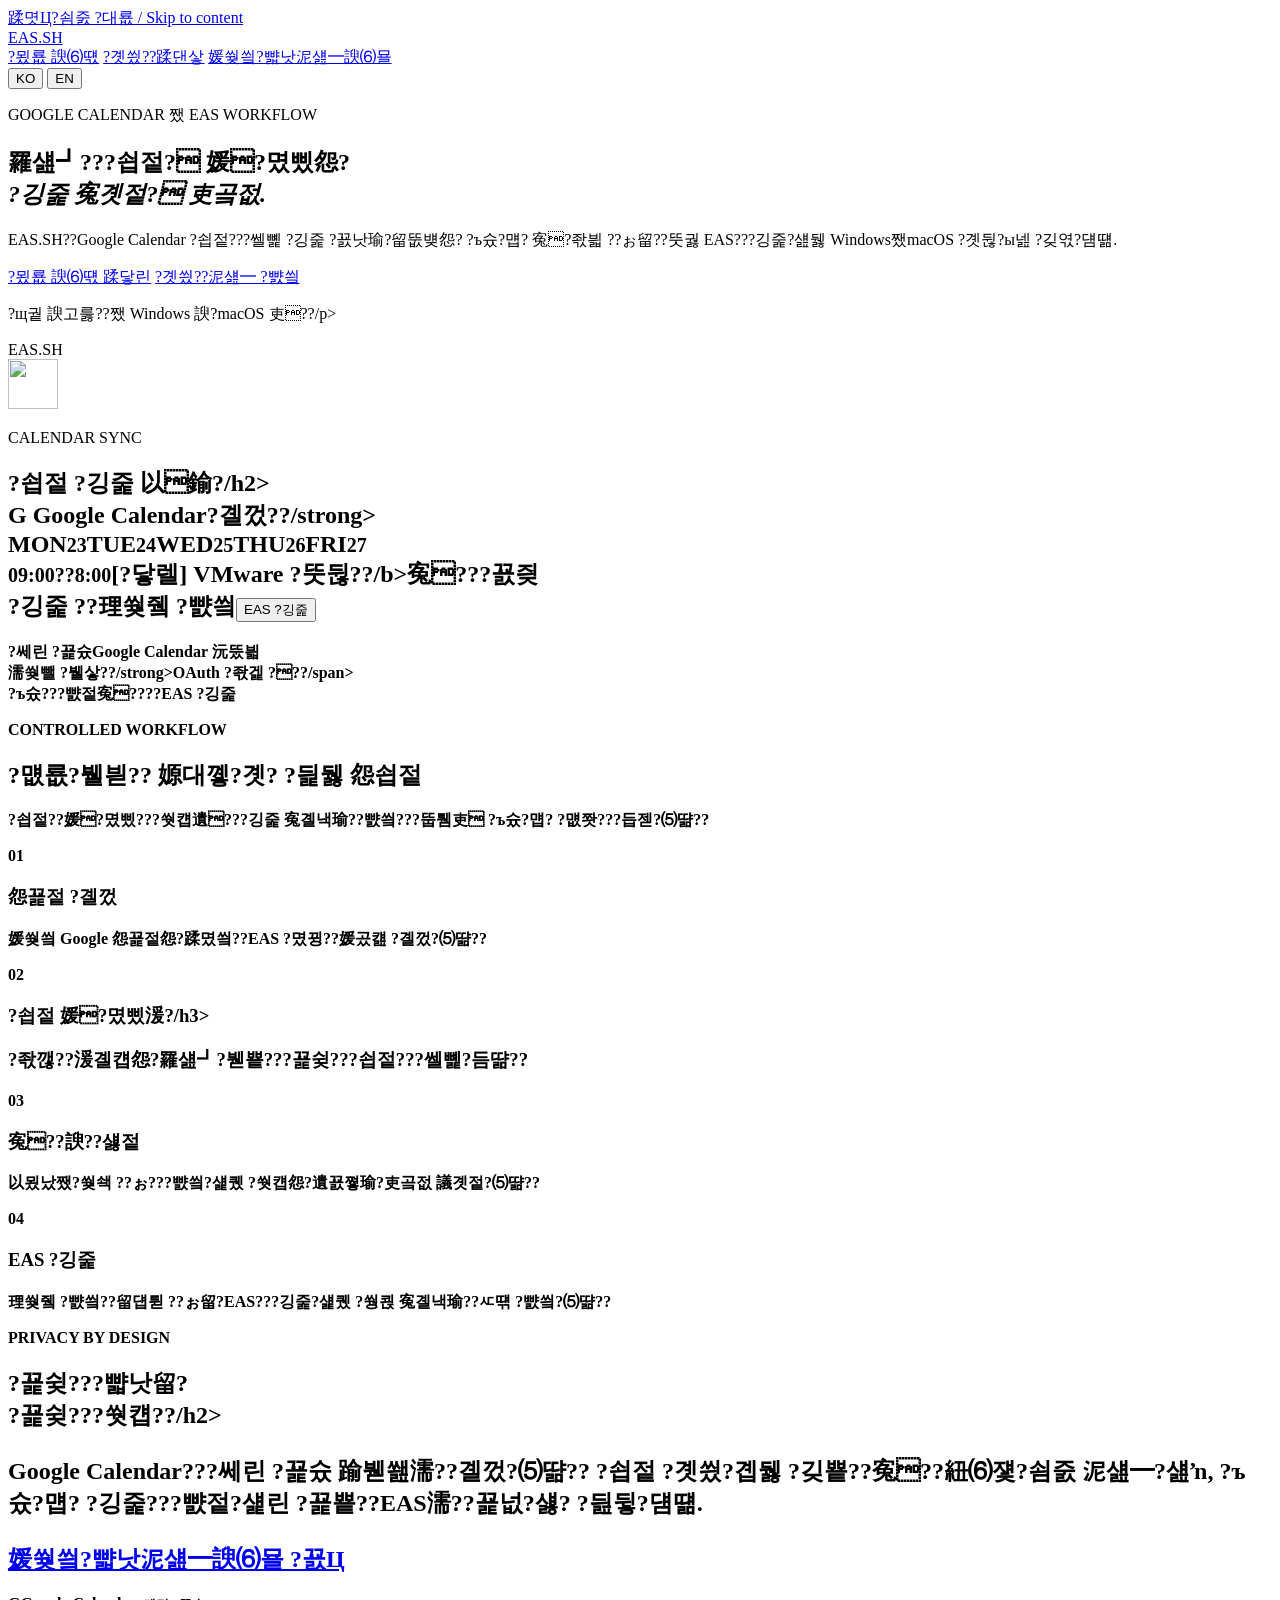
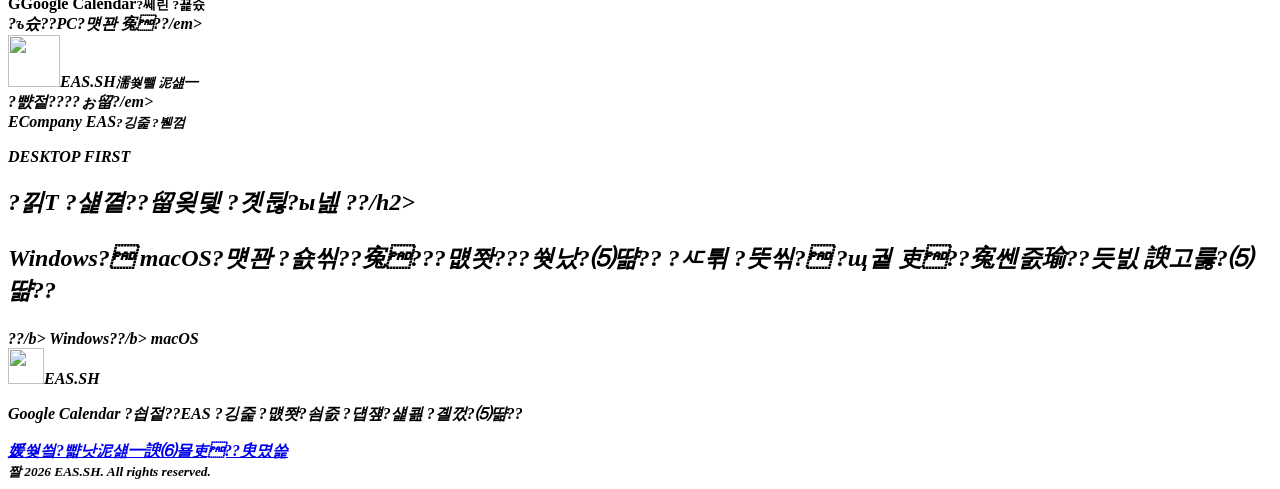
==== index.html @ 48f0fd8d "Publish bilingual EAS.SH homepage" ====
<!doctype html>
<html lang="ko">
<head>
  <meta charset="utf-8">
  <meta name="viewport" content="width=device-width, initial-scale=1">
  <meta name="description" content="EAS.SH??Google Calendar ?쇱젙??寃?좏빐 EAS ?깅줉???뺣뒗 Windows 諛?macOS ?곗뒪?ы넲 ?깆엯?덈떎.">
  <meta name="theme-color" content="#071b48">
  <title>EAS.SH ??Calendar to EAS, safely reviewed</title>
  <link rel="icon" href="assets/eas-sh.png">
  <link rel="stylesheet" href="styles.css">
  <script defer src="site.js"></script>
</head>
<body>
  <a class="skip-link" href="#main">蹂몃Ц?쇰줈 ?대룞 / Skip to content</a>
  <header class="site-header">
    <a class="brand" href="./" aria-label="EAS.SH ??>
      <img src="assets/eas-sh.png" alt="" width="42" height="42">
      <span>EAS.SH</span>
    </a>
    <nav aria-label="二쇱슂 硫붾돱">
      <a href="#how" data-ko="?묐룞 諛⑹떇" data-en="How it works">?묐룞 諛⑹떇</a>
      <a href="#security" data-ko="?곗씠??蹂댄샇" data-en="Data protection">?곗씠??蹂댄샇</a>
      <a href="privacy/" data-ko="媛쒖씤?뺣낫泥섎━諛⑹묠" data-en="Privacy">媛쒖씤?뺣낫泥섎━諛⑹묠</a>
    </nav>
    <div class="language-switch" role="group" aria-label="Language">
      <button type="button" data-set-language="ko" aria-pressed="true">KO</button>
      <button type="button" data-set-language="en" aria-pressed="false">EN</button>
    </div>
  </header>

  <main id="main">
    <section class="hero">
      <div class="hero-copy">
        <p class="eyebrow">GOOGLE CALENDAR 쨌 EAS WORKFLOW</p>
        <div data-language="ko">
          <h1>罹섎┛???쇱젙? 媛?몄삤怨?<br><em>?깅줉 寃곗젙? 吏곸젒.</em></h1>
          <p class="hero-lead">EAS.SH??Google Calendar ?쇱젙???쎌뼱 ?깅줉 ?꾨낫瑜?留뚮뱾怨? ?ъ슜?먭? 寃?좏븳 ??ぉ留??뚯궗 EAS???깅줉?섎뒗 Windows쨌macOS ?곗뒪?ы넲 ?깆엯?덈떎.</p>
          <div class="hero-actions">
            <a class="button primary" href="#how">?묐룞 諛⑹떇 蹂닿린</a>
            <a class="button secondary" href="privacy/">?곗씠??泥섎━ ?뺤씤</a>
          </div>
          <p class="availability"><span></span> ?щ궡 諛고룷??쨌 Windows 諛?macOS 吏??/p>
        </div>
        <div data-language="en" hidden>
          <h1>Bring in your calendar.<br><em>Keep the final say.</em></h1>
          <p class="hero-lead">EAS.SH is a Windows and macOS desktop app that turns Google Calendar events into reviewable candidates and submits only user-approved items to the company EAS.</p>
          <div class="hero-actions">
            <a class="button primary" href="#how">See how it works</a>
            <a class="button secondary" href="privacy/">Review data practices</a>
          </div>
          <p class="availability"><span></span> Internally distributed 쨌 Windows and macOS</p>
        </div>
      </div>
      <div class="product-visual" aria-label="EAS.SH workflow preview">
        <div class="window-chrome"><i></i><i></i><i></i><span>EAS.SH</span></div>
        <div class="app-preview">
          <div class="preview-side">
            <img src="assets/eas-sh.png" alt="" width="50" height="50">
            <span class="active"></span><span></span><span></span>
          </div>
          <div class="preview-main">
            <p>CALENDAR SYNC</p>
            <h2 data-ko="?쇱젙 ?깅줉 以鍮? data-en="Ready to review">?쇱젙 ?깅줉 以鍮?/h2>
            <div class="connection-row"><span><b>G</b> Google Calendar</span><strong data-ko="?곌껐?? data-en="Connected">?곌껐??/strong></div>
            <div class="date-grid"><span>MON<small>23</small></span><span class="selected">TUE<small>24</small></span><span>WED<small>25</small></span><span>THU<small>26</small></span><span>FRI<small>27</small></span></div>
            <div class="event-row"><i></i><span><small>09:00??8:00</small><b>[?닿렐] VMware ?뚯뒪??/b></span><strong data-ko="寃???꾨즺" data-en="Reviewed">寃???꾨즺</strong></div>
            <div class="preview-footer"><span data-ko="?깅줉 ??理쒖쥌 ?뺤씤" data-en="Final check before submission">?깅줉 ??理쒖쥌 ?뺤씤</span><button type="button" tabindex="-1" data-ko="EAS ?깅줉" data-en="Submit to EAS">EAS ?깅줉</button></div>
          </div>
        </div>
      </div>
    </section>

    <section class="principle-strip" aria-label="?듭떖 ?먯튃">
      <div><strong data-ko="?쎄린 ?꾩슜" data-en="Read only">?쎄린 ?꾩슜</strong><span data-ko="Google Calendar 沅뚰븳" data-en="Google Calendar access">Google Calendar 沅뚰븳</span></div>
      <div><strong data-ko="濡쒖뺄 ?뷀샇?? data-en="Locally encrypted">濡쒖뺄 ?뷀샇??/strong><span data-ko="OAuth ?좏겙 ??? data-en="OAuth token storage">OAuth ?좏겙 ???/span></div>
      <div><strong data-ko="?ъ슜???뺤젙" data-en="User approved">?ъ슜???뺤젙</strong><span data-ko="寃????EAS ?깅줉" data-en="Submission after review">寃????EAS ?깅줉</span></div>
    </section>

    <section class="section workflow" id="how">
      <div class="section-heading">
        <p class="eyebrow">CONTROLLED WORKFLOW</p>
        <div data-language="ko"><h2>?먮룞?뷀븯?? 嫄대꼫?곗? ?딅뒗 怨쇱젙</h2><p>?쇱젙??媛?몄삤???쒓컙遺???깅줉 寃곌낵瑜??뺤씤???뚭퉴吏 ?ъ슜?먭? ?먮쫫???듭젣?⑸땲??</p></div>
        <div data-language="en" hidden><h2>Automation without skipped decisions</h2><p>You stay in control from calendar import through final EAS confirmation.</p></div>
      </div>
      <div class="steps">
        <article><span>01</span><div data-language="ko"><h3>怨꾩젙 ?곌껐</h3><p>媛쒖씤 Google 怨꾩젙怨?蹂몄씤??EAS ?몄뀡??媛곴컖 ?곌껐?⑸땲??</p></div><div data-language="en" hidden><h3>Connect accounts</h3><p>Connect your own Google account and your authenticated EAS session.</p></div></article>
        <article><span>02</span><div data-language="ko"><h3>?쇱젙 媛?몄삤湲?/h3><p>?좏깮??湲곌컙怨?罹섎┛?붿뿉???꾩슂???쇱젙???쎌뼱?듬땲??</p></div><div data-language="en" hidden><h3>Import events</h3><p>Read relevant events from the calendar and date range you select.</p></div></article>
        <article><span>03</span><div data-language="ko"><h3>寃??諛??섏젙</h3><p>以묐났쨌?쒖쇅 ??ぉ???뺤씤?섍퀬 ?쒓컙怨?遺꾨쪟瑜?吏곸젒 議곗젙?⑸땲??</p></div><div data-language="en" hidden><h3>Review and edit</h3><p>Check duplicates and exclusions, then adjust time and classification.</p></div></article>
        <article><span>04</span><div data-language="ko"><h3>EAS ?깅줉</h3><p>理쒖쥌 ?뺤씤??留덉튇 ??ぉ留?EAS???깅줉?섍퀬 ?쒕쾭 寃곌낵瑜??ㅼ떆 ?뺤씤?⑸땲??</p></div><div data-language="en" hidden><h3>Submit to EAS</h3><p>Submit only confirmed items and verify the result from the EAS server.</p></div></article>
      </div>
    </section>

    <section class="section security" id="security">
      <div class="security-panel">
        <div class="security-copy">
          <p class="eyebrow">PRIVACY BY DESIGN</p>
          <div data-language="ko">
            <h2>?꾩슂???뺣낫留?<br>?꾩슂???쒓컙??/h2>
            <p>Google Calendar???쎄린 ?꾩슜 踰붿쐞濡??곌껐?⑸땲?? ?쇱젙 ?곗씠?곕뒗 ?깆뿉??寃??紐⑹쟻?쇰줈 泥섎━?섎ŉ, ?ъ슜?먭? ?깅줉???뺤젙?섍린 ?꾩뿉??EAS濡??꾩넚?섏? ?딆뒿?덈떎.</p>
            <a href="privacy/">媛쒖씤?뺣낫泥섎━諛⑹묠 ?꾨Ц</a>
          </div>
          <div data-language="en" hidden>
            <h2>Only what is needed,<br>only when it is needed</h2>
            <p>Google Calendar is connected with read-only access. Event data is processed for review in the app and is not sent to EAS until the user confirms submission.</p>
            <a href="privacy/">Read the full privacy policy</a>
          </div>
        </div>
        <div class="data-map">
          <div class="data-node google"><b>G</b><span>Google Calendar</span><small data-ko="?쎄린 ?꾩슜" data-en="Read only">?쎄린 ?꾩슜</small></div>
          <div class="data-path"><span></span><em data-ko="?ъ슜??PC?먯꽌 寃?? data-en="Reviewed on your device">?ъ슜??PC?먯꽌 寃??/em></div>
          <div class="data-node app"><img src="assets/eas-sh.png" alt="" width="52" height="52"><span>EAS.SH</span><small data-ko="濡쒖뺄 泥섎━" data-en="Local processing">濡쒖뺄 泥섎━</small></div>
          <div class="data-path approved"><span></span><em data-ko="?뺤젙????ぉ留? data-en="Approved items only">?뺤젙????ぉ留?/em></div>
          <div class="data-node eas"><b>E</b><span>Company EAS</span><small data-ko="?깅줉 ?붿껌" data-en="Submission">?깅줉 ?붿껌</small></div>
        </div>
      </div>
    </section>

    <section class="section platform">
      <div data-language="ko"><p class="eyebrow">DESKTOP FIRST</p><h2>?낅Т ?섍꼍??留욎텣 ?곗뒪?ы넲 ??/h2><p>Windows? macOS?먯꽌 ?숈씪??寃???먮쫫???쒓났?⑸땲?? ?ㅼ튂 ?뚯씪? ?щ궡 吏??寃쎈줈瑜??듯빐 諛고룷?⑸땲??</p></div>
      <div data-language="en" hidden><p class="eyebrow">DESKTOP FIRST</p><h2>Built for the way work gets done</h2><p>The same review workflow is available on Windows and macOS. Installers are distributed through the designated internal channel.</p></div>
      <div class="platform-badges"><span><b>??/b> Windows</span><span><b>??/b> macOS</span></div>
    </section>
  </main>

  <footer>
    <div class="brand"><img src="assets/eas-sh.png" alt="" width="36" height="36"><span>EAS.SH</span></div>
    <p data-ko="Google Calendar ?쇱젙??EAS ?깅줉 ?먮쫫?쇰줈 ?덉쟾?섍쾶 ?곌껐?⑸땲??" data-en="A careful bridge from Google Calendar to your EAS workflow.">Google Calendar ?쇱젙??EAS ?깅줉 ?먮쫫?쇰줈 ?덉쟾?섍쾶 ?곌껐?⑸땲??</p>
    <div><a href="privacy/" data-ko="媛쒖씤?뺣낫泥섎━諛⑹묠" data-en="Privacy Policy">媛쒖씤?뺣낫泥섎━諛⑹묠</a><a href="https://github.com/yurimheo/EAS-SH-Docs/issues" data-ko="吏??臾몄쓽" data-en="Support">吏??臾몄쓽</a></div>
    <small>짤 2026 EAS.SH. All rights reserved.</small>
  </footer>
</body>
</html>
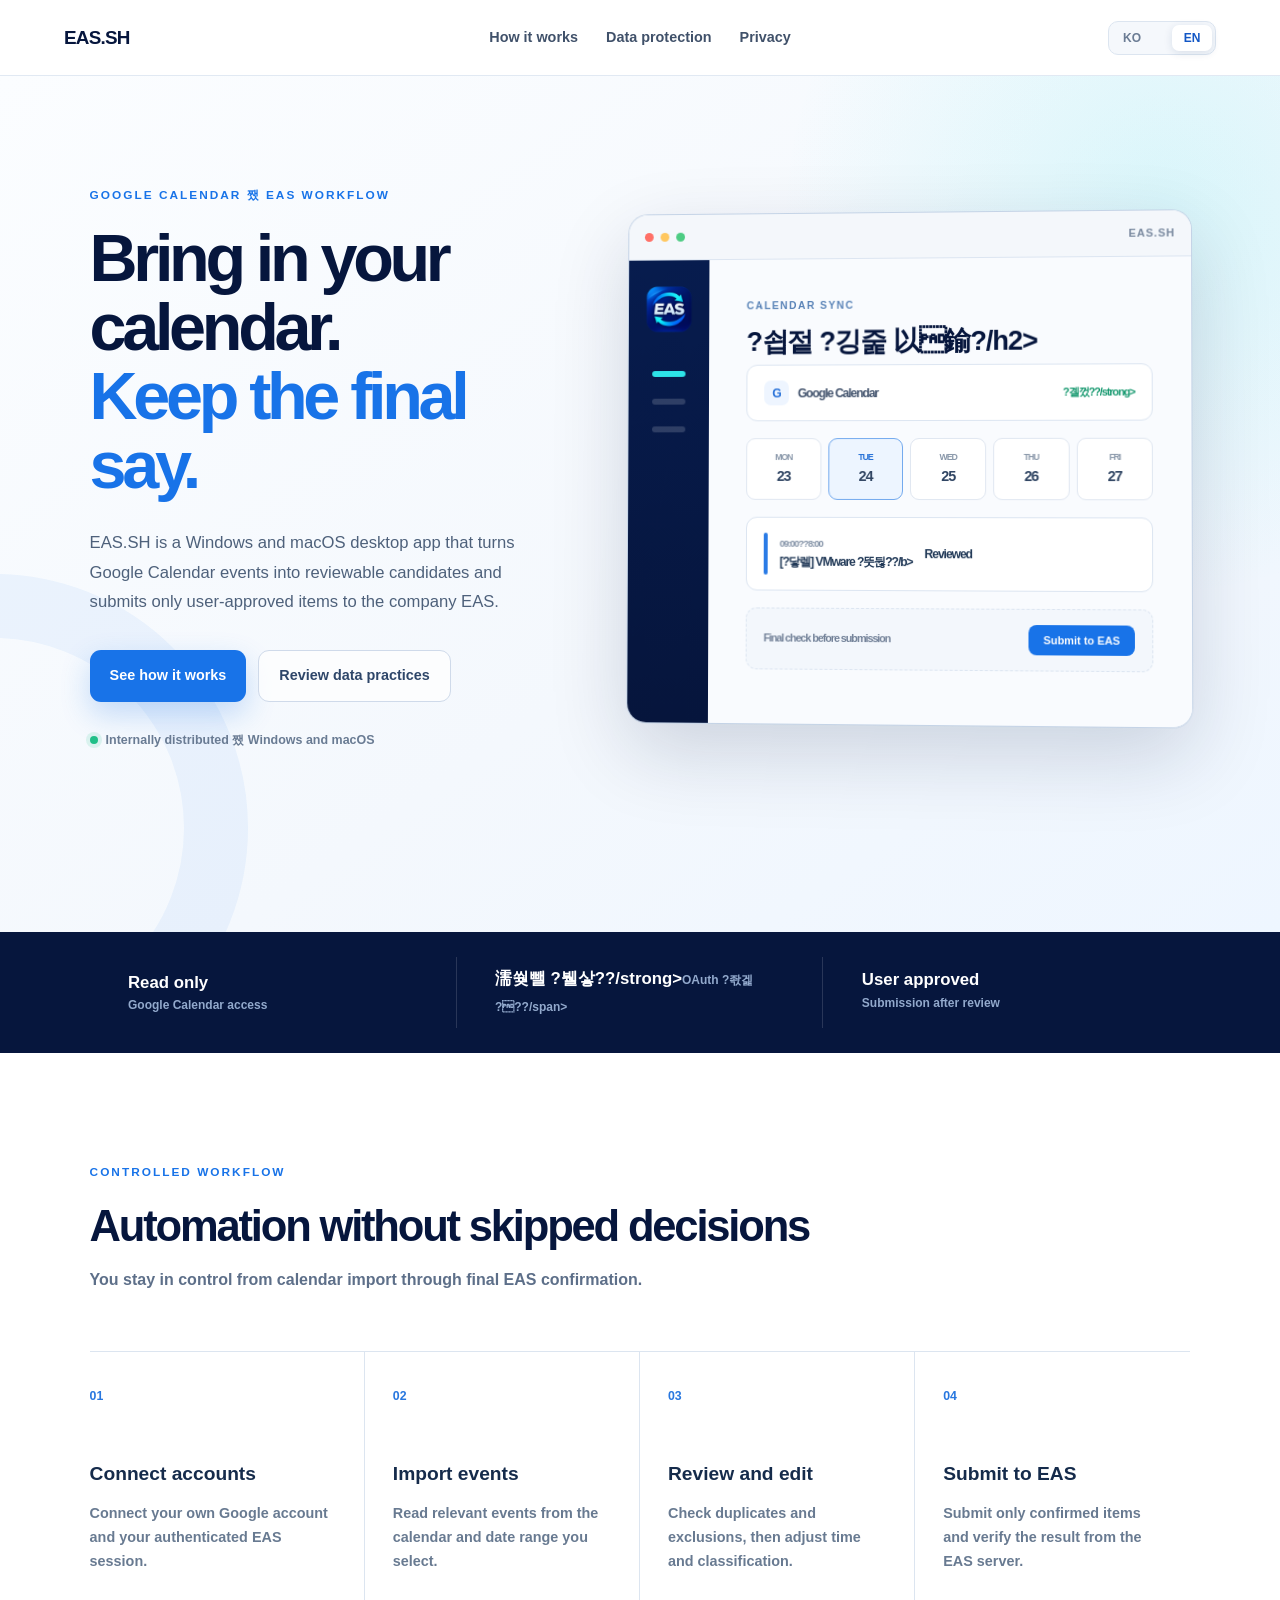
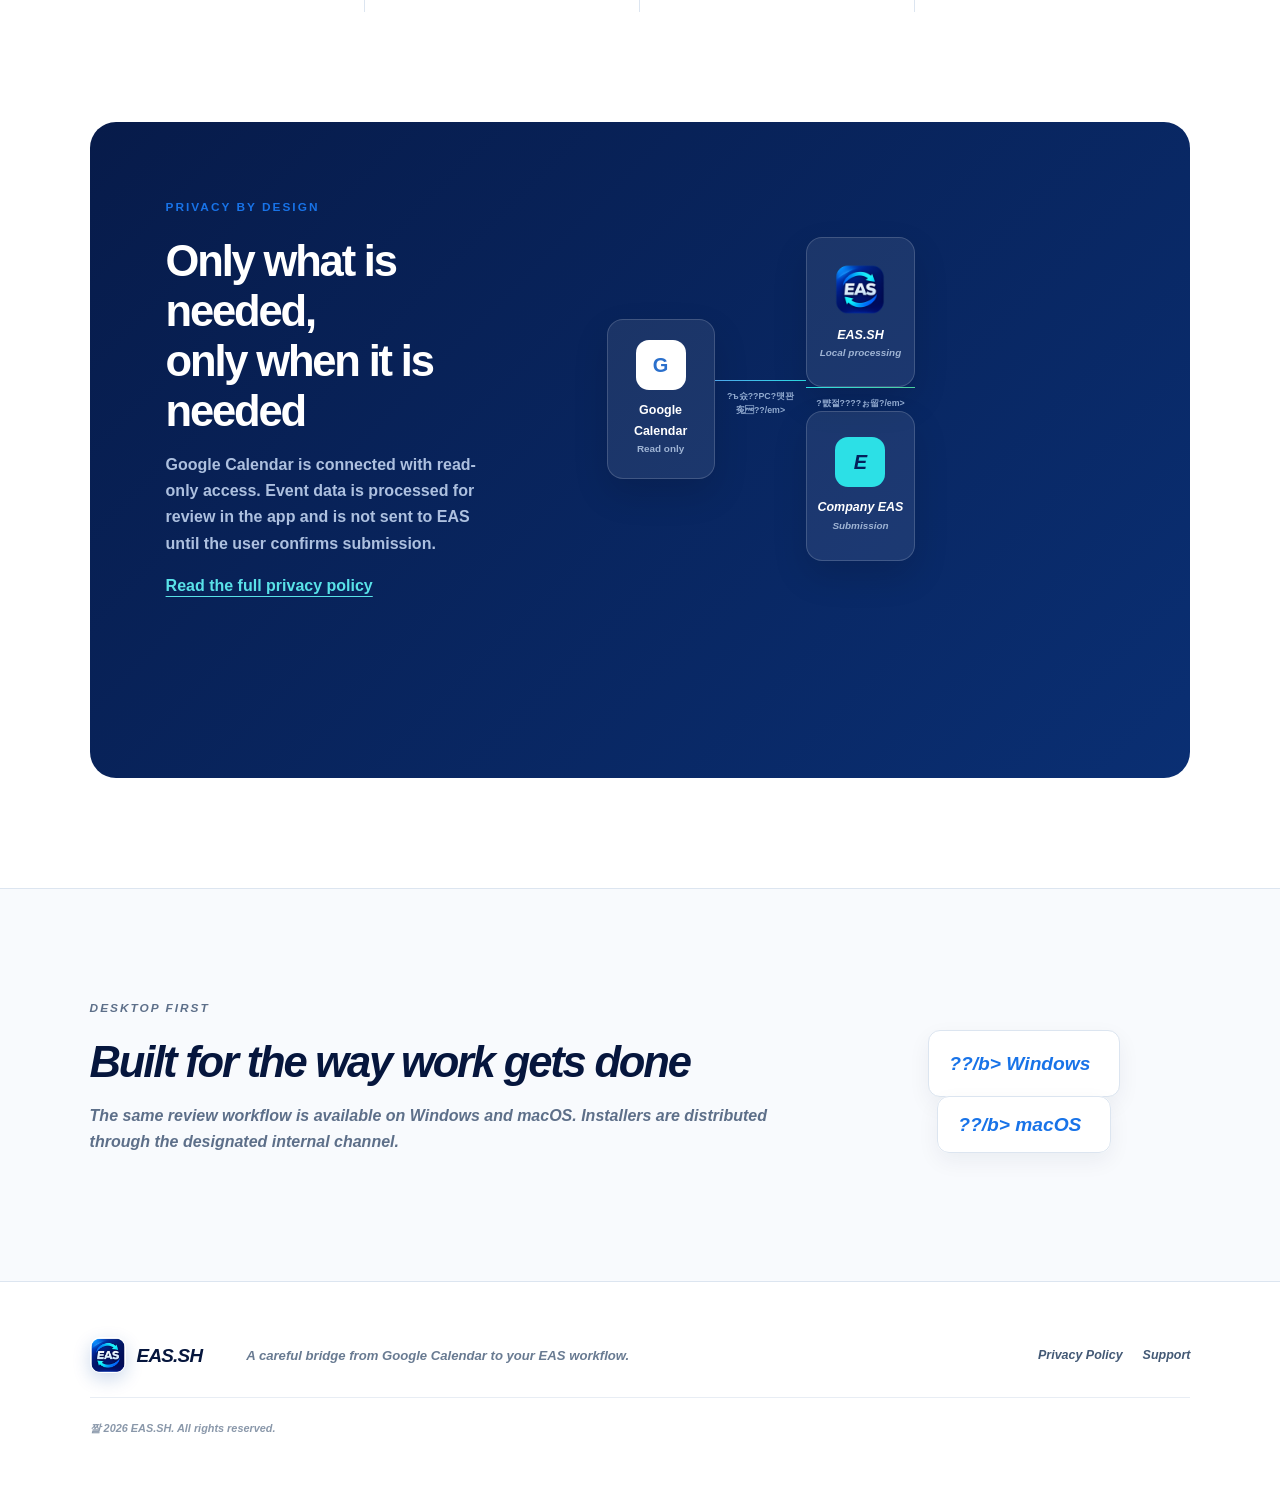
==== commit f5d6f942: "Configure custom domain in index.html" ====
--- a/index.html
+++ b/index.html
@@ -6,6 +6,7 @@
   <meta name="description" content="EAS.SH??Google Calendar ?쇱젙??寃?좏빐 EAS ?깅줉???뺣뒗 Windows 諛?macOS ?곗뒪?ы넲 ?깆엯?덈떎.">
   <meta name="theme-color" content="#071b48">
   <title>EAS.SH ??Calendar to EAS, safely reviewed</title>
+  <link rel="canonical" href="https://eas.lumaroom.life/">
   <link rel="icon" href="assets/eas-sh.png">
   <link rel="stylesheet" href="styles.css">
   <script defer src="site.js"></script>
--- a/styles.css
+++ b/styles.css
@@ -0,0 +1,106 @@
+:root {
+  color-scheme: light;
+  --navy-950: #06163d;
+  --navy-900: #081f55;
+  --blue-700: #1257c5;
+  --blue-600: #1873e8;
+  --cyan-400: #2de3e8;
+  --ink: #102240;
+  --muted: #5d6f89;
+  --line: #dce5f0;
+  --paper: #f7f9fc;
+  --white: #fff;
+  --shadow: 0 28px 80px rgba(3, 23, 65, .16);
+  font-family: Inter, Pretendard, "Segoe UI", Apple SD Gothic Neo, sans-serif;
+}
+
+* { box-sizing: border-box; }
+html { scroll-behavior: smooth; }
+body { margin: 0; background: var(--white); color: var(--ink); font-size: 16px; line-height: 1.65; }
+a { color: inherit; }
+button, a { -webkit-tap-highlight-color: transparent; }
+.skip-link { position: fixed; z-index: 100; top: 8px; left: 8px; padding: 10px 14px; transform: translateY(-150%); border-radius: 8px; background: #fff; color: #071b48; font-weight: 800; }
+.skip-link:focus { transform: translateY(0); }
+.site-header { position: sticky; z-index: 20; top: 0; min-height: 76px; padding: 0 clamp(24px, 5vw, 80px); display: grid; grid-template-columns: 1fr auto 1fr; align-items: center; gap: 32px; border-bottom: 1px solid rgba(219, 229, 241, .82); background: rgba(255, 255, 255, .9); backdrop-filter: blur(18px); }
+.brand { display: inline-flex; align-items: center; gap: 11px; color: var(--navy-950); font-size: 1.18rem; font-weight: 900; letter-spacing: -.04em; text-decoration: none; }
+.brand img { border-radius: 11px; box-shadow: 0 6px 18px rgba(11, 68, 159, .2); }
+.site-header nav { display: flex; align-items: center; gap: 28px; }
+.site-header nav a { color: #40516a; font-size: .9rem; font-weight: 700; text-decoration: none; }
+.site-header nav a:hover, .site-header nav a:focus-visible { color: var(--blue-600); }
+.language-switch { justify-self: end; padding: 3px; display: flex; border: 1px solid var(--line); border-radius: 10px; background: #f5f8fc; }
+.language-switch button { min-width: 40px; padding: 6px 8px; border: 0; border-radius: 7px; background: transparent; color: #6b7c94; font-size: .75rem; font-weight: 900; cursor: pointer; }
+.language-switch button[aria-pressed="true"] { background: #fff; color: var(--blue-700); box-shadow: 0 2px 8px rgba(20, 52, 101, .12); }
+
+.hero { position: relative; min-height: 700px; padding: 110px clamp(24px, 7vw, 116px) 92px; display: grid; grid-template-columns: minmax(0, .88fr) minmax(520px, 1.12fr); align-items: center; gap: clamp(52px, 7vw, 110px); overflow: hidden; background: radial-gradient(circle at 91% 16%, rgba(45, 227, 232, .14), transparent 28%), linear-gradient(145deg, #fbfdff 0%, #f4f8fd 58%, #eef6ff 100%); }
+.hero::before { content: ""; position: absolute; width: 380px; height: 380px; left: -260px; bottom: -150px; border: 64px solid rgba(17, 112, 228, .06); border-radius: 50%; }
+.hero-copy { position: relative; z-index: 2; max-width: 650px; }
+.eyebrow { margin: 0 0 18px; color: var(--blue-600); font-size: .74rem; font-weight: 900; letter-spacing: .17em; }
+h1, h2, h3, p { margin-top: 0; }
+.hero h1 { margin-bottom: 28px; color: var(--navy-950); font-size: clamp(3rem, 5.2vw, 5.6rem); line-height: 1.04; letter-spacing: -.065em; }
+.hero h1 em { color: var(--blue-600); font-style: normal; }
+.hero-lead { max-width: 600px; margin-bottom: 34px; color: #4e617b; font-size: clamp(1rem, 1.3vw, 1.18rem); line-height: 1.75; }
+.hero-actions { display: flex; flex-wrap: wrap; gap: 12px; }
+.button { min-height: 50px; padding: 13px 20px; display: inline-flex; align-items: center; justify-content: center; border-radius: 11px; font-size: .9rem; font-weight: 800; text-decoration: none; }
+.button.primary { background: var(--blue-600); color: #fff; box-shadow: 0 12px 30px rgba(24, 115, 232, .24); }
+.button.primary:hover { background: #0e61ce; }
+.button.secondary { border: 1px solid #cfdaea; background: rgba(255,255,255,.72); color: #2e4669; }
+.availability { margin: 28px 0 0; display: flex; align-items: center; gap: 8px; color: #697b93; font-size: .78rem; font-weight: 700; }
+.availability span { width: 8px; height: 8px; border-radius: 50%; background: #20bf88; box-shadow: 0 0 0 4px rgba(32,191,136,.13); }
+
+.product-visual { position: relative; z-index: 2; width: min(100%, 760px); justify-self: center; border: 1px solid rgba(174, 195, 221, .72); border-radius: 20px; background: #fff; box-shadow: var(--shadow); overflow: hidden; transform: perspective(1400px) rotateY(-3deg) rotateX(1deg); }
+.window-chrome { height: 46px; padding: 0 16px; display: flex; align-items: center; gap: 7px; border-bottom: 1px solid #dce5f1; background: #f4f7fb; }
+.window-chrome i { width: 9px; height: 9px; border-radius: 50%; background: #bbc8d9; }
+.window-chrome i:first-child { background: #ff7067; }.window-chrome i:nth-child(2) { background: #ffc75f; }.window-chrome i:nth-child(3) { background: #4dcc83; }
+.window-chrome span { margin-left: auto; color: #77879d; font-size: .68rem; font-weight: 800; letter-spacing: .08em; }
+.app-preview { min-height: 430px; display: grid; grid-template-columns: 82px 1fr; }
+.preview-side { padding: 24px 16px; display: flex; flex-direction: column; align-items: center; gap: 22px; background: linear-gradient(180deg, #071c4e, #06153c); }
+.preview-side img { margin-bottom: 16px; border-radius: 12px; }
+.preview-side span { width: 34px; height: 6px; border-radius: 4px; background: rgba(255,255,255,.16); }.preview-side span.active { background: var(--cyan-400); }
+.preview-main { padding: 38px 38px 28px; background: #f9fbfe; }
+.preview-main > p { margin-bottom: 6px; color: #5983b7; font-size: .65rem; font-weight: 900; letter-spacing: .14em; }
+.preview-main h2 { margin-bottom: 26px; color: var(--navy-950); font-size: 1.7rem; letter-spacing: -.04em; }
+.connection-row, .event-row, .preview-footer { padding: 15px 17px; display: flex; align-items: center; border: 1px solid #dce5f1; border-radius: 11px; background: #fff; }
+.connection-row { justify-content: space-between; color: #40516b; font-size: .76rem; font-weight: 800; }
+.connection-row span { display: flex; align-items: center; gap: 9px; }.connection-row b { width: 25px; height: 25px; display: grid; place-items: center; border-radius: 7px; background: #eef5ff; color: #2670d8; }.connection-row strong { color: #13976d; font-size: .68rem; }
+.date-grid { margin: 17px 0; display: grid; grid-template-columns: repeat(5, 1fr); gap: 7px; }
+.date-grid span { padding: 11px 5px; display: grid; justify-items: center; border: 1px solid #e0e7f1; border-radius: 9px; background: #fff; color: #8a98aa; font-size: .55rem; font-weight: 900; }.date-grid small { color: #304563; font-size: .9rem; }.date-grid .selected { border-color: #72a9ee; background: #edf5ff; color: #2470d7; }
+.event-row { gap: 12px; }.event-row > i { width: 4px; height: 42px; border-radius: 4px; background: #2a7be6; }.event-row > span { display: grid; }.event-row small { color: #8190a5; font-size: .6rem; }.event-row b { color: #213957; font-size: .76rem; }.event-row > strong { margin-left: auto; color: #168b67; font-size: .65rem; }
+.preview-footer { margin-top: 17px; justify-content: space-between; border-style: dashed; background: #f3f7fc; color: #718097; font-size: .68rem; }.preview-footer button { padding: 9px 15px; border: 0; border-radius: 8px; background: var(--blue-600); color: #fff; font-size: .68rem; font-weight: 800; }
+
+.principle-strip { padding: 25px clamp(24px, 7vw, 116px); display: grid; grid-template-columns: repeat(3, 1fr); gap: 0; background: var(--navy-950); color: #fff; }
+.principle-strip div { min-height: 66px; padding: 8px clamp(18px, 3vw, 46px); display: grid; align-content: center; border-right: 1px solid rgba(255,255,255,.14); }.principle-strip div:last-child { border: 0; }.principle-strip strong { color: #fff; font-size: 1.05rem; }.principle-strip span { color: #92a9cc; font-size: .75rem; }
+
+.section { padding: 110px clamp(24px, 7vw, 116px); }
+.section-heading { max-width: 780px; margin-bottom: 58px; }
+.section h2 { margin-bottom: 16px; color: var(--navy-950); font-size: clamp(2rem, 3.4vw, 3.3rem); line-height: 1.15; letter-spacing: -.05em; }
+.section-heading p:last-child, .platform p { color: var(--muted); }
+.steps { display: grid; grid-template-columns: repeat(4, 1fr); border-top: 1px solid var(--line); }
+.steps article { position: relative; min-height: 260px; padding: 34px 28px 20px 0; border-right: 1px solid var(--line); }.steps article:not(:first-child) { padding-left: 28px; }.steps article:last-child { border-right: 0; }.steps article > span { display: block; margin-bottom: 52px; color: #2877df; font-size: .77rem; font-weight: 900; }.steps h3 { margin-bottom: 12px; color: #152b4b; font-size: 1.2rem; }.steps p { color: #687a91; font-size: .9rem; }
+.security { padding-top: 0; }.security-panel { padding: clamp(38px, 6vw, 76px); display: grid; grid-template-columns: .8fr 1.2fr; align-items: center; gap: clamp(50px, 8vw, 120px); border-radius: 26px; background: linear-gradient(135deg, #071b4a, #0a2f73); color: #fff; overflow: hidden; }.security-panel h2 { color: #fff; }.security-copy > div > p { color: #adc0df; }.security-copy a { color: #59e2e8; font-weight: 800; text-underline-offset: 5px; }.data-map { position: relative; display: grid; grid-template-columns: 1fr .85fr 1fr .85fr 1fr; align-items: center; }.data-node { min-height: 150px; padding: 20px 10px; display: grid; place-items: center; align-content: center; border: 1px solid rgba(255,255,255,.16); border-radius: 16px; background: rgba(255,255,255,.08); text-align: center; box-shadow: 0 15px 35px rgba(0,0,0,.13); }.data-node b { width: 50px; height: 50px; margin-bottom: 10px; display: grid; place-items: center; border-radius: 13px; background: #fff; color: #2b70cc; font-size: 1.25rem; }.data-node img { margin-bottom: 10px; border-radius: 12px; }.data-node span { font-size: .78rem; font-weight: 800; }.data-node small { color: #9fb4d4; font-size: .62rem; }.data-node.eas b { background: #2ce0e6; color: #04205b; }.data-path { display: grid; justify-items: center; }.data-path span { width: 100%; height: 1px; background: linear-gradient(90deg, #4ea5eb, #2ce0e6); }.data-path em { margin-top: 8px; color: #90a9ce; font-size: .55rem; font-style: normal; text-align: center; }.data-path.approved span { background: linear-gradient(90deg, #2ce0e6, #4bd09e); }
+.platform { display: flex; align-items: center; justify-content: space-between; gap: 70px; border-top: 1px solid var(--line); background: #f8fafd; }.platform > div:first-child, .platform > div:nth-child(2) { max-width: 720px; }.platform-badges { display: flex; flex-wrap: wrap; justify-content: flex-end; gap: 12px; }.platform-badges span { min-width: 145px; padding: 17px 20px; border: 1px solid var(--line); border-radius: 12px; background: #fff; color: #2a3e5b; font-weight: 800; box-shadow: 0 8px 22px rgba(12,35,76,.06); }.platform-badges b { margin-right: 9px; color: var(--blue-600); font-size: 1.2rem; }
+
+footer { padding: 55px clamp(24px, 7vw, 116px); display: grid; grid-template-columns: auto 1fr auto; align-items: center; gap: 24px 44px; border-top: 1px solid var(--line); background: #fff; color: #697b92; }.brand + p { margin: 0; font-size: .82rem; }.brand ~ div { display: flex; gap: 20px; }.brand ~ div a { color: #435975; font-size: .78rem; font-weight: 800; text-decoration: none; }footer > small { grid-column: 1 / -1; padding-top: 22px; border-top: 1px solid #e8edf4; color: #8a98aa; font-size: .68rem; }
+
+.policy-page { background: var(--paper); }.policy-shell { width: min(1180px, calc(100% - 48px)); margin: 70px auto 110px; display: grid; grid-template-columns: 310px minmax(0, 1fr); align-items: start; gap: 68px; }.policy-aside { position: sticky; top: 118px; }.policy-aside h1 { margin-bottom: 12px; color: var(--navy-950); font-size: clamp(2.1rem, 3vw, 3.3rem); line-height: 1.08; letter-spacing: -.06em; }.policy-aside > p:not(.eyebrow) { color: #78879b; font-size: .8rem; }.policy-summary { margin-top: 34px; display: grid; gap: 9px; }.policy-summary span { padding: 12px 14px; border: 1px solid #dce5f0; border-radius: 9px; background: #fff; color: #45607e; font-size: .75rem; font-weight: 700; }.policy-content { padding: 58px clamp(28px, 5vw, 70px); border: 1px solid #dce4ef; border-radius: 20px; background: #fff; box-shadow: 0 24px 65px rgba(13, 35, 74, .08); }.policy-content section { padding: 0 0 34px; margin: 0 0 34px; border-bottom: 1px solid #e4eaf2; }.policy-content section:last-child { padding: 0; margin: 0; border: 0; }.policy-content h2 { margin-bottom: 14px; color: var(--navy-900); font-size: 1.25rem; letter-spacing: -.025em; }.policy-content p, .policy-content li { color: #52667f; font-size: .92rem; }.policy-content ul { padding-left: 22px; }.policy-content li { margin: 8px 0; }.policy-content a { color: #1266d5; font-weight: 700; text-underline-offset: 3px; }.policy-content code { padding: 2px 6px; border-radius: 5px; background: #eef4fb; color: #214a7b; font-size: .83em; overflow-wrap: anywhere; }
+
+@media (max-width: 1080px) {
+  .site-header { grid-template-columns: 1fr auto; }.site-header nav { display: none; }.language-switch { grid-column: 2; }
+  .hero { min-height: 0; grid-template-columns: 1fr; }.hero-copy { max-width: 750px; }.product-visual { width: min(100%, 760px); justify-self: start; transform: none; }
+  .steps { grid-template-columns: repeat(2, 1fr); }.steps article:nth-child(2) { border-right: 0; }.steps article:nth-child(n+3) { border-top: 1px solid var(--line); }
+  .security-panel { grid-template-columns: 1fr; }.data-map { max-width: 700px; }
+  .platform { align-items: flex-start; flex-direction: column; }.platform-badges { justify-content: flex-start; }
+}
+
+@media (max-width: 760px) {
+  .site-header { min-height: 66px; padding: 0 18px; }.brand img { width: 36px; height: 36px; }
+  .hero { padding: 78px 22px 64px; }.hero h1 { font-size: clamp(2.7rem, 13vw, 4.4rem); }.product-visual { border-radius: 14px; }.app-preview { grid-template-columns: 1fr; }.preview-side { display: none; }.preview-main { padding: 26px 18px 20px; }.date-grid span:nth-child(5) { display: none; }.date-grid { grid-template-columns: repeat(4, 1fr); }
+  .principle-strip { grid-template-columns: 1fr; padding: 14px 24px; }.principle-strip div { min-height: 72px; padding: 12px 0; border-right: 0; border-bottom: 1px solid rgba(255,255,255,.12); }
+  .section { padding: 80px 22px; }.section-heading { margin-bottom: 38px; }.steps { grid-template-columns: 1fr; }.steps article, .steps article:not(:first-child) { min-height: 0; padding: 26px 0; border-right: 0; border-top: 1px solid var(--line); }.steps article > span { margin-bottom: 24px; }.steps article:first-child { border-top: 0; }
+  .security { padding-top: 0; }.security-panel { padding: 42px 22px; border-radius: 18px; }.data-map { grid-template-columns: 1fr; gap: 10px; }.data-node { width: 100%; min-height: 120px; }.data-path { height: 55px; }.data-path span { width: 1px; height: 100%; }.data-path em { position: absolute; margin: 16px 0 0 125px; }
+  .platform-badges { width: 100%; }.platform-badges span { flex: 1; min-width: 135px; }
+  footer { grid-template-columns: 1fr; }.brand ~ div { justify-content: flex-start; }footer > small { grid-column: 1; }
+  .policy-shell { width: min(100% - 32px, 760px); margin: 48px auto 80px; grid-template-columns: 1fr; gap: 30px; }.policy-aside { position: static; }.policy-content { padding: 36px 22px; border-radius: 15px; }
+}
+
+@media (prefers-reduced-motion: reduce) { html { scroll-behavior: auto; } }
+
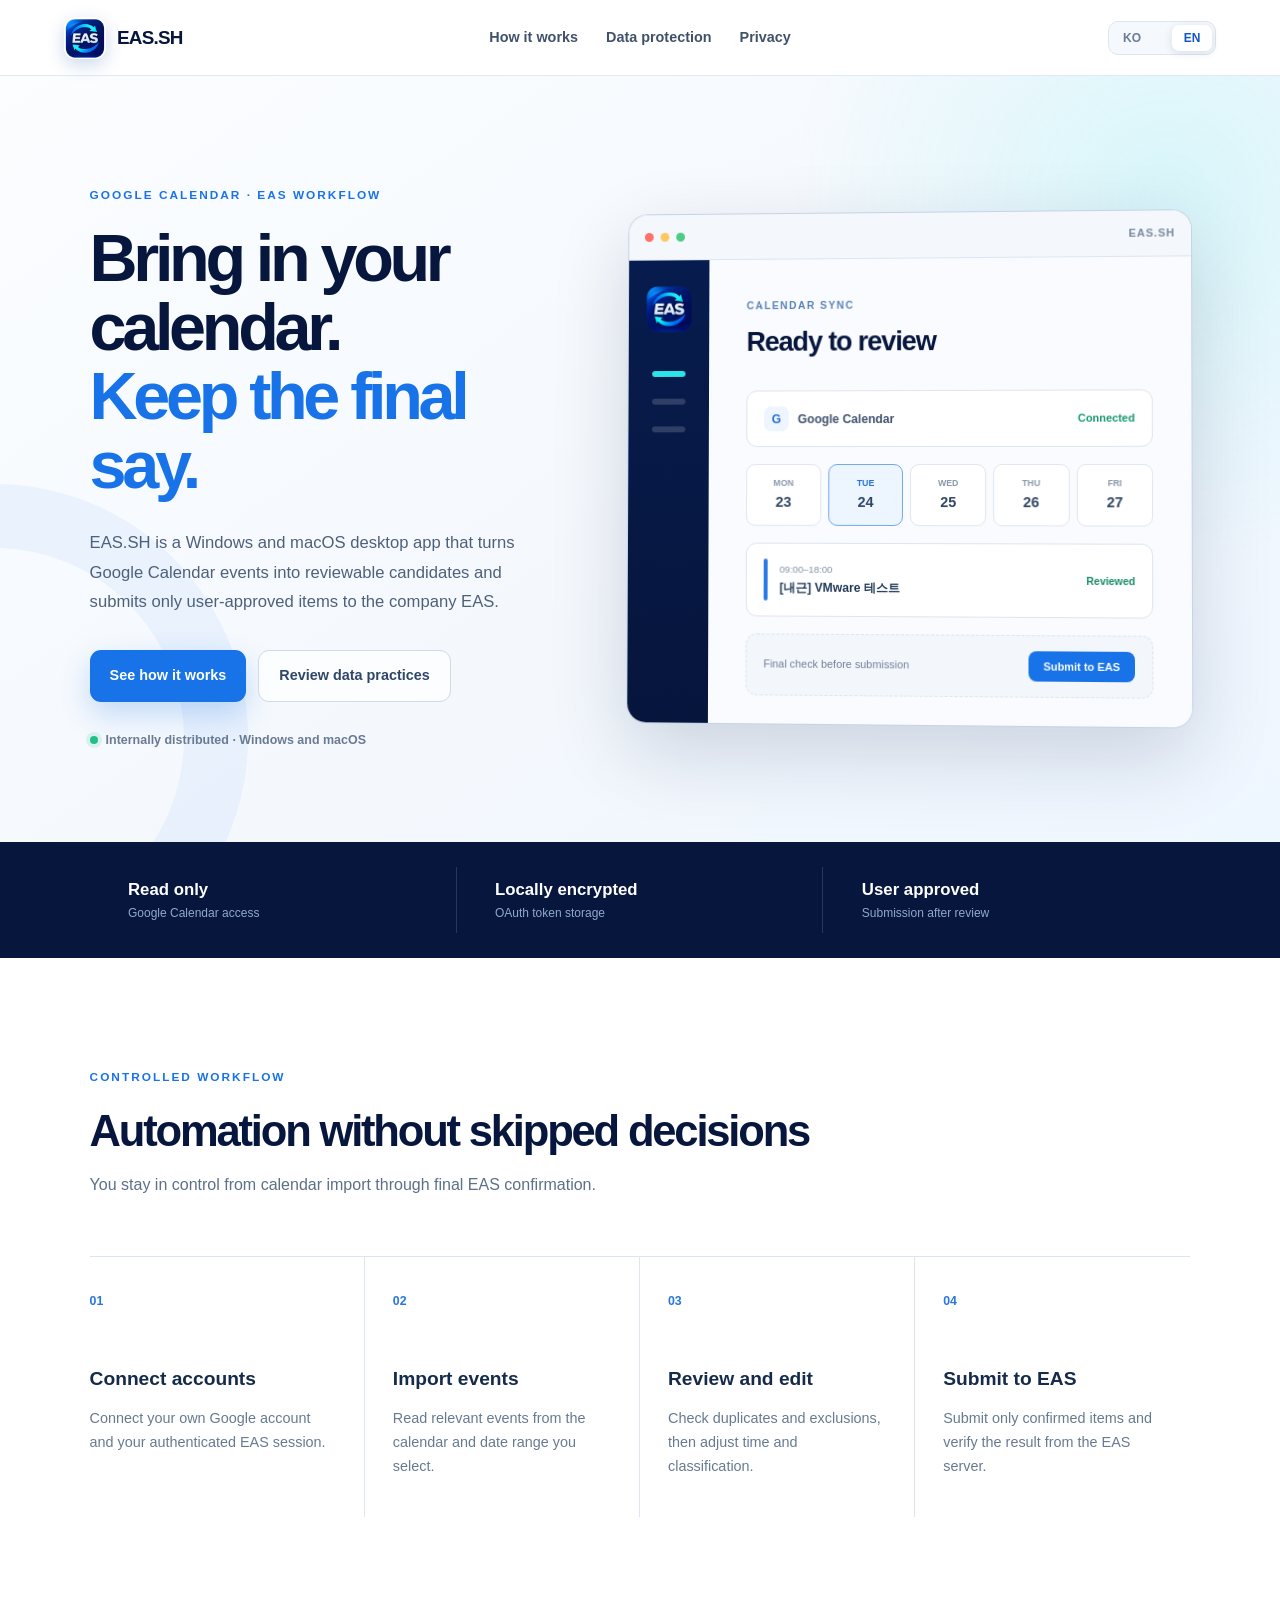
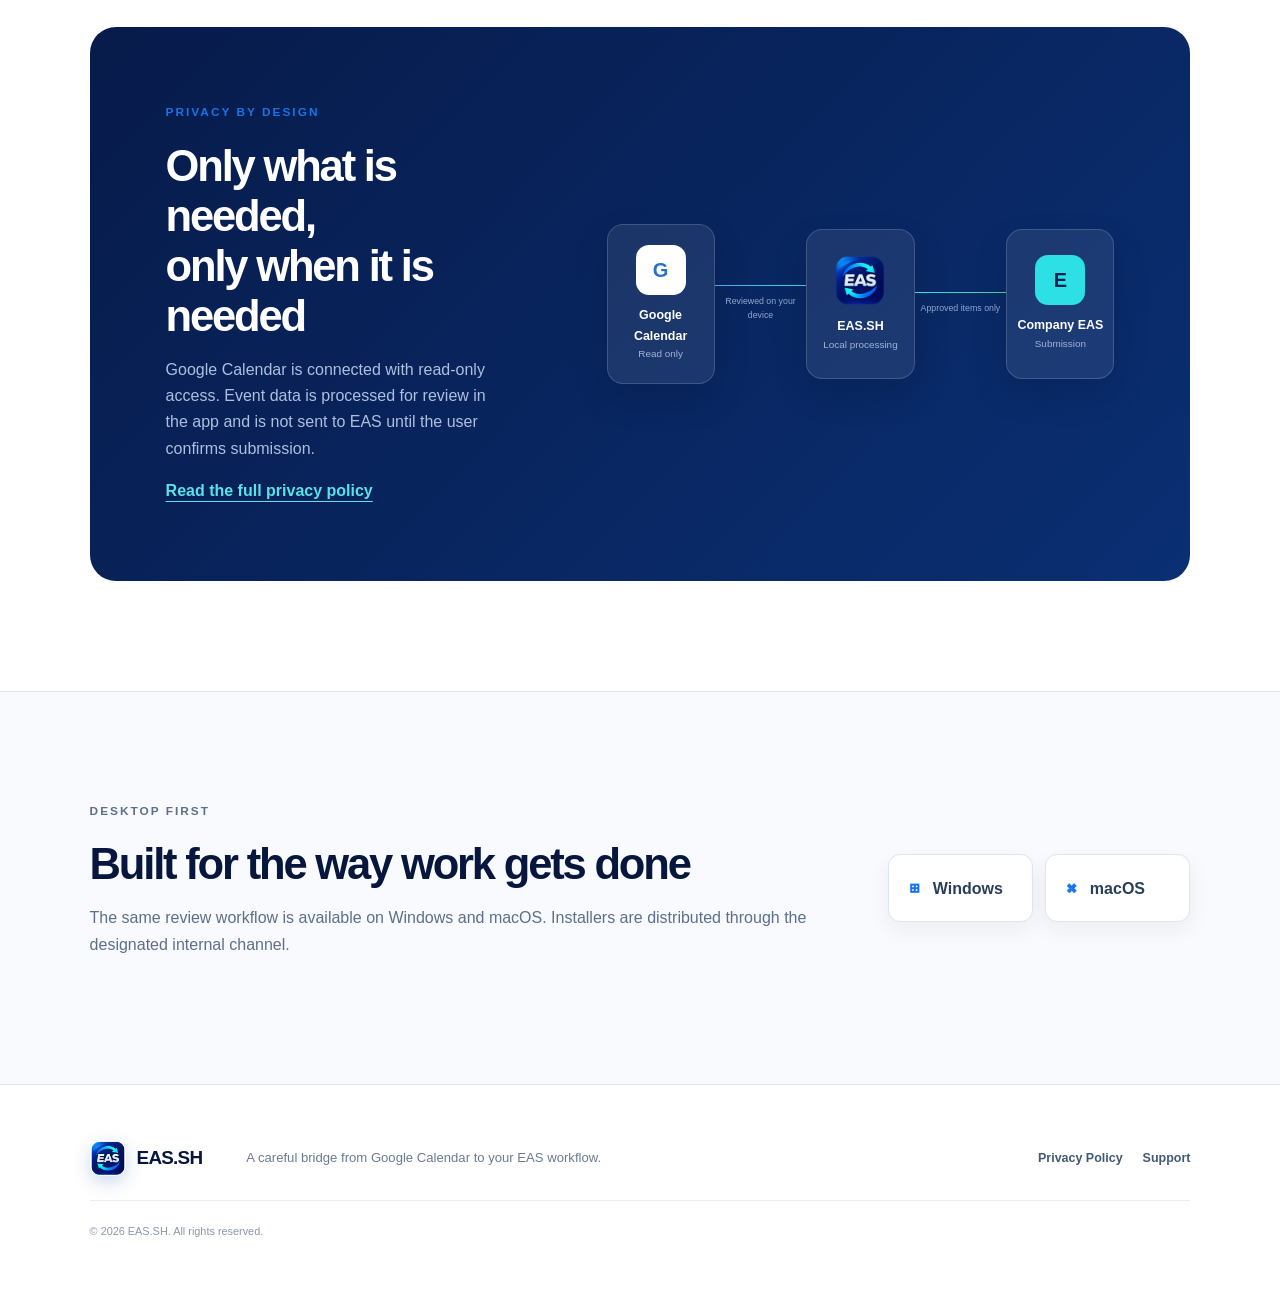
==== commit ad7064a2: "Restore UTF-8 Korean text in index.html" ====
--- a/index.html
+++ b/index.html
@@ -3,25 +3,25 @@
 <head>
   <meta charset="utf-8">
   <meta name="viewport" content="width=device-width, initial-scale=1">
-  <meta name="description" content="EAS.SH??Google Calendar ?쇱젙??寃?좏빐 EAS ?깅줉???뺣뒗 Windows 諛?macOS ?곗뒪?ы넲 ?깆엯?덈떎.">
+  <meta name="description" content="EAS.SH는 Google Calendar 일정을 검토해 EAS 등록을 돕는 Windows 및 macOS 데스크톱 앱입니다.">
   <meta name="theme-color" content="#071b48">
-  <title>EAS.SH ??Calendar to EAS, safely reviewed</title>
+  <title>EAS.SH — Calendar to EAS, safely reviewed</title>
   <link rel="canonical" href="https://eas.lumaroom.life/">
   <link rel="icon" href="assets/eas-sh.png">
   <link rel="stylesheet" href="styles.css">
   <script defer src="site.js"></script>
 </head>
 <body>
-  <a class="skip-link" href="#main">蹂몃Ц?쇰줈 ?대룞 / Skip to content</a>
+  <a class="skip-link" href="#main">본문으로 이동 / Skip to content</a>
   <header class="site-header">
-    <a class="brand" href="./" aria-label="EAS.SH ??>
+    <a class="brand" href="./" aria-label="EAS.SH 홈">
       <img src="assets/eas-sh.png" alt="" width="42" height="42">
       <span>EAS.SH</span>
     </a>
-    <nav aria-label="二쇱슂 硫붾돱">
-      <a href="#how" data-ko="?묐룞 諛⑹떇" data-en="How it works">?묐룞 諛⑹떇</a>
-      <a href="#security" data-ko="?곗씠??蹂댄샇" data-en="Data protection">?곗씠??蹂댄샇</a>
-      <a href="privacy/" data-ko="媛쒖씤?뺣낫泥섎━諛⑹묠" data-en="Privacy">媛쒖씤?뺣낫泥섎━諛⑹묠</a>
+    <nav aria-label="주요 메뉴">
+      <a href="#how" data-ko="작동 방식" data-en="How it works">작동 방식</a>
+      <a href="#security" data-ko="데이터 보호" data-en="Data protection">데이터 보호</a>
+      <a href="privacy/" data-ko="개인정보처리방침" data-en="Privacy">개인정보처리방침</a>
     </nav>
     <div class="language-switch" role="group" aria-label="Language">
       <button type="button" data-set-language="ko" aria-pressed="true">KO</button>
@@ -32,15 +32,15 @@
   <main id="main">
     <section class="hero">
       <div class="hero-copy">
-        <p class="eyebrow">GOOGLE CALENDAR 쨌 EAS WORKFLOW</p>
+        <p class="eyebrow">GOOGLE CALENDAR · EAS WORKFLOW</p>
         <div data-language="ko">
-          <h1>罹섎┛???쇱젙? 媛?몄삤怨?<br><em>?깅줉 寃곗젙? 吏곸젒.</em></h1>
-          <p class="hero-lead">EAS.SH??Google Calendar ?쇱젙???쎌뼱 ?깅줉 ?꾨낫瑜?留뚮뱾怨? ?ъ슜?먭? 寃?좏븳 ??ぉ留??뚯궗 EAS???깅줉?섎뒗 Windows쨌macOS ?곗뒪?ы넲 ?깆엯?덈떎.</p>
+          <h1>캘린더 일정은 가져오고,<br><em>등록 결정은 직접.</em></h1>
+          <p class="hero-lead">EAS.SH는 Google Calendar 일정을 읽어 등록 후보를 만들고, 사용자가 검토한 항목만 회사 EAS에 등록하는 Windows·macOS 데스크톱 앱입니다.</p>
           <div class="hero-actions">
-            <a class="button primary" href="#how">?묐룞 諛⑹떇 蹂닿린</a>
-            <a class="button secondary" href="privacy/">?곗씠??泥섎━ ?뺤씤</a>
+            <a class="button primary" href="#how">작동 방식 보기</a>
+            <a class="button secondary" href="privacy/">데이터 처리 확인</a>
           </div>
-          <p class="availability"><span></span> ?щ궡 諛고룷??쨌 Windows 諛?macOS 吏??/p>
+          <p class="availability"><span></span> 사내 배포용 · Windows 및 macOS 지원</p>
         </div>
         <div data-language="en" hidden>
           <h1>Bring in your calendar.<br><em>Keep the final say.</em></h1>
@@ -49,7 +49,7 @@
             <a class="button primary" href="#how">See how it works</a>
             <a class="button secondary" href="privacy/">Review data practices</a>
           </div>
-          <p class="availability"><span></span> Internally distributed 쨌 Windows and macOS</p>
+          <p class="availability"><span></span> Internally distributed · Windows and macOS</p>
         </div>
       </div>
       <div class="product-visual" aria-label="EAS.SH workflow preview">
@@ -61,33 +61,33 @@
           </div>
           <div class="preview-main">
             <p>CALENDAR SYNC</p>
-            <h2 data-ko="?쇱젙 ?깅줉 以鍮? data-en="Ready to review">?쇱젙 ?깅줉 以鍮?/h2>
-            <div class="connection-row"><span><b>G</b> Google Calendar</span><strong data-ko="?곌껐?? data-en="Connected">?곌껐??/strong></div>
+            <h2 data-ko="일정 등록 준비" data-en="Ready to review">일정 등록 준비</h2>
+            <div class="connection-row"><span><b>G</b> Google Calendar</span><strong data-ko="연결됨" data-en="Connected">연결됨</strong></div>
             <div class="date-grid"><span>MON<small>23</small></span><span class="selected">TUE<small>24</small></span><span>WED<small>25</small></span><span>THU<small>26</small></span><span>FRI<small>27</small></span></div>
-            <div class="event-row"><i></i><span><small>09:00??8:00</small><b>[?닿렐] VMware ?뚯뒪??/b></span><strong data-ko="寃???꾨즺" data-en="Reviewed">寃???꾨즺</strong></div>
-            <div class="preview-footer"><span data-ko="?깅줉 ??理쒖쥌 ?뺤씤" data-en="Final check before submission">?깅줉 ??理쒖쥌 ?뺤씤</span><button type="button" tabindex="-1" data-ko="EAS ?깅줉" data-en="Submit to EAS">EAS ?깅줉</button></div>
+            <div class="event-row"><i></i><span><small>09:00–18:00</small><b>[내근] VMware 테스트</b></span><strong data-ko="검토 완료" data-en="Reviewed">검토 완료</strong></div>
+            <div class="preview-footer"><span data-ko="등록 전 최종 확인" data-en="Final check before submission">등록 전 최종 확인</span><button type="button" tabindex="-1" data-ko="EAS 등록" data-en="Submit to EAS">EAS 등록</button></div>
           </div>
         </div>
       </div>
     </section>
 
-    <section class="principle-strip" aria-label="?듭떖 ?먯튃">
-      <div><strong data-ko="?쎄린 ?꾩슜" data-en="Read only">?쎄린 ?꾩슜</strong><span data-ko="Google Calendar 沅뚰븳" data-en="Google Calendar access">Google Calendar 沅뚰븳</span></div>
-      <div><strong data-ko="濡쒖뺄 ?뷀샇?? data-en="Locally encrypted">濡쒖뺄 ?뷀샇??/strong><span data-ko="OAuth ?좏겙 ??? data-en="OAuth token storage">OAuth ?좏겙 ???/span></div>
-      <div><strong data-ko="?ъ슜???뺤젙" data-en="User approved">?ъ슜???뺤젙</strong><span data-ko="寃????EAS ?깅줉" data-en="Submission after review">寃????EAS ?깅줉</span></div>
+    <section class="principle-strip" aria-label="핵심 원칙">
+      <div><strong data-ko="읽기 전용" data-en="Read only">읽기 전용</strong><span data-ko="Google Calendar 권한" data-en="Google Calendar access">Google Calendar 권한</span></div>
+      <div><strong data-ko="로컬 암호화" data-en="Locally encrypted">로컬 암호화</strong><span data-ko="OAuth 토큰 저장" data-en="OAuth token storage">OAuth 토큰 저장</span></div>
+      <div><strong data-ko="사용자 확정" data-en="User approved">사용자 확정</strong><span data-ko="검토 후 EAS 등록" data-en="Submission after review">검토 후 EAS 등록</span></div>
     </section>
 
     <section class="section workflow" id="how">
       <div class="section-heading">
         <p class="eyebrow">CONTROLLED WORKFLOW</p>
-        <div data-language="ko"><h2>?먮룞?뷀븯?? 嫄대꼫?곗? ?딅뒗 怨쇱젙</h2><p>?쇱젙??媛?몄삤???쒓컙遺???깅줉 寃곌낵瑜??뺤씤???뚭퉴吏 ?ъ슜?먭? ?먮쫫???듭젣?⑸땲??</p></div>
+        <div data-language="ko"><h2>자동화하되, 건너뛰지 않는 과정</h2><p>일정을 가져오는 순간부터 등록 결과를 확인할 때까지 사용자가 흐름을 통제합니다.</p></div>
         <div data-language="en" hidden><h2>Automation without skipped decisions</h2><p>You stay in control from calendar import through final EAS confirmation.</p></div>
       </div>
       <div class="steps">
-        <article><span>01</span><div data-language="ko"><h3>怨꾩젙 ?곌껐</h3><p>媛쒖씤 Google 怨꾩젙怨?蹂몄씤??EAS ?몄뀡??媛곴컖 ?곌껐?⑸땲??</p></div><div data-language="en" hidden><h3>Connect accounts</h3><p>Connect your own Google account and your authenticated EAS session.</p></div></article>
-        <article><span>02</span><div data-language="ko"><h3>?쇱젙 媛?몄삤湲?/h3><p>?좏깮??湲곌컙怨?罹섎┛?붿뿉???꾩슂???쇱젙???쎌뼱?듬땲??</p></div><div data-language="en" hidden><h3>Import events</h3><p>Read relevant events from the calendar and date range you select.</p></div></article>
-        <article><span>03</span><div data-language="ko"><h3>寃??諛??섏젙</h3><p>以묐났쨌?쒖쇅 ??ぉ???뺤씤?섍퀬 ?쒓컙怨?遺꾨쪟瑜?吏곸젒 議곗젙?⑸땲??</p></div><div data-language="en" hidden><h3>Review and edit</h3><p>Check duplicates and exclusions, then adjust time and classification.</p></div></article>
-        <article><span>04</span><div data-language="ko"><h3>EAS ?깅줉</h3><p>理쒖쥌 ?뺤씤??留덉튇 ??ぉ留?EAS???깅줉?섍퀬 ?쒕쾭 寃곌낵瑜??ㅼ떆 ?뺤씤?⑸땲??</p></div><div data-language="en" hidden><h3>Submit to EAS</h3><p>Submit only confirmed items and verify the result from the EAS server.</p></div></article>
+        <article><span>01</span><div data-language="ko"><h3>계정 연결</h3><p>개인 Google 계정과 본인의 EAS 세션을 각각 연결합니다.</p></div><div data-language="en" hidden><h3>Connect accounts</h3><p>Connect your own Google account and your authenticated EAS session.</p></div></article>
+        <article><span>02</span><div data-language="ko"><h3>일정 가져오기</h3><p>선택한 기간과 캘린더에서 필요한 일정을 읽어옵니다.</p></div><div data-language="en" hidden><h3>Import events</h3><p>Read relevant events from the calendar and date range you select.</p></div></article>
+        <article><span>03</span><div data-language="ko"><h3>검토 및 수정</h3><p>중복·제외 항목을 확인하고 시간과 분류를 직접 조정합니다.</p></div><div data-language="en" hidden><h3>Review and edit</h3><p>Check duplicates and exclusions, then adjust time and classification.</p></div></article>
+        <article><span>04</span><div data-language="ko"><h3>EAS 등록</h3><p>최종 확인을 마친 항목만 EAS에 등록하고 서버 결과를 다시 확인합니다.</p></div><div data-language="en" hidden><h3>Submit to EAS</h3><p>Submit only confirmed items and verify the result from the EAS server.</p></div></article>
       </div>
     </section>
 
@@ -96,9 +96,9 @@
         <div class="security-copy">
           <p class="eyebrow">PRIVACY BY DESIGN</p>
           <div data-language="ko">
-            <h2>?꾩슂???뺣낫留?<br>?꾩슂???쒓컙??/h2>
-            <p>Google Calendar???쎄린 ?꾩슜 踰붿쐞濡??곌껐?⑸땲?? ?쇱젙 ?곗씠?곕뒗 ?깆뿉??寃??紐⑹쟻?쇰줈 泥섎━?섎ŉ, ?ъ슜?먭? ?깅줉???뺤젙?섍린 ?꾩뿉??EAS濡??꾩넚?섏? ?딆뒿?덈떎.</p>
-            <a href="privacy/">媛쒖씤?뺣낫泥섎━諛⑹묠 ?꾨Ц</a>
+            <h2>필요한 정보만,<br>필요한 순간에</h2>
+            <p>Google Calendar는 읽기 전용 범위로 연결됩니다. 일정 데이터는 앱에서 검토 목적으로 처리되며, 사용자가 등록을 확정하기 전에는 EAS로 전송되지 않습니다.</p>
+            <a href="privacy/">개인정보처리방침 전문</a>
           </div>
           <div data-language="en" hidden>
             <h2>Only what is needed,<br>only when it is needed</h2>
@@ -107,27 +107,27 @@
           </div>
         </div>
         <div class="data-map">
-          <div class="data-node google"><b>G</b><span>Google Calendar</span><small data-ko="?쎄린 ?꾩슜" data-en="Read only">?쎄린 ?꾩슜</small></div>
-          <div class="data-path"><span></span><em data-ko="?ъ슜??PC?먯꽌 寃?? data-en="Reviewed on your device">?ъ슜??PC?먯꽌 寃??/em></div>
-          <div class="data-node app"><img src="assets/eas-sh.png" alt="" width="52" height="52"><span>EAS.SH</span><small data-ko="濡쒖뺄 泥섎━" data-en="Local processing">濡쒖뺄 泥섎━</small></div>
-          <div class="data-path approved"><span></span><em data-ko="?뺤젙????ぉ留? data-en="Approved items only">?뺤젙????ぉ留?/em></div>
-          <div class="data-node eas"><b>E</b><span>Company EAS</span><small data-ko="?깅줉 ?붿껌" data-en="Submission">?깅줉 ?붿껌</small></div>
+          <div class="data-node google"><b>G</b><span>Google Calendar</span><small data-ko="읽기 전용" data-en="Read only">읽기 전용</small></div>
+          <div class="data-path"><span></span><em data-ko="사용자 PC에서 검토" data-en="Reviewed on your device">사용자 PC에서 검토</em></div>
+          <div class="data-node app"><img src="assets/eas-sh.png" alt="" width="52" height="52"><span>EAS.SH</span><small data-ko="로컬 처리" data-en="Local processing">로컬 처리</small></div>
+          <div class="data-path approved"><span></span><em data-ko="확정한 항목만" data-en="Approved items only">확정한 항목만</em></div>
+          <div class="data-node eas"><b>E</b><span>Company EAS</span><small data-ko="등록 요청" data-en="Submission">등록 요청</small></div>
         </div>
       </div>
     </section>
 
     <section class="section platform">
-      <div data-language="ko"><p class="eyebrow">DESKTOP FIRST</p><h2>?낅Т ?섍꼍??留욎텣 ?곗뒪?ы넲 ??/h2><p>Windows? macOS?먯꽌 ?숈씪??寃???먮쫫???쒓났?⑸땲?? ?ㅼ튂 ?뚯씪? ?щ궡 吏??寃쎈줈瑜??듯빐 諛고룷?⑸땲??</p></div>
+      <div data-language="ko"><p class="eyebrow">DESKTOP FIRST</p><h2>업무 환경에 맞춘 데스크톱 앱</h2><p>Windows와 macOS에서 동일한 검토 흐름을 제공합니다. 설치 파일은 사내 지정 경로를 통해 배포됩니다.</p></div>
       <div data-language="en" hidden><p class="eyebrow">DESKTOP FIRST</p><h2>Built for the way work gets done</h2><p>The same review workflow is available on Windows and macOS. Installers are distributed through the designated internal channel.</p></div>
-      <div class="platform-badges"><span><b>??/b> Windows</span><span><b>??/b> macOS</span></div>
+      <div class="platform-badges"><span><b>⊞</b> Windows</span><span><b>⌘</b> macOS</span></div>
     </section>
   </main>
 
   <footer>
     <div class="brand"><img src="assets/eas-sh.png" alt="" width="36" height="36"><span>EAS.SH</span></div>
-    <p data-ko="Google Calendar ?쇱젙??EAS ?깅줉 ?먮쫫?쇰줈 ?덉쟾?섍쾶 ?곌껐?⑸땲??" data-en="A careful bridge from Google Calendar to your EAS workflow.">Google Calendar ?쇱젙??EAS ?깅줉 ?먮쫫?쇰줈 ?덉쟾?섍쾶 ?곌껐?⑸땲??</p>
-    <div><a href="privacy/" data-ko="媛쒖씤?뺣낫泥섎━諛⑹묠" data-en="Privacy Policy">媛쒖씤?뺣낫泥섎━諛⑹묠</a><a href="https://github.com/yurimheo/EAS-SH-Docs/issues" data-ko="吏??臾몄쓽" data-en="Support">吏??臾몄쓽</a></div>
-    <small>짤 2026 EAS.SH. All rights reserved.</small>
+    <p data-ko="Google Calendar 일정을 EAS 등록 흐름으로 안전하게 연결합니다." data-en="A careful bridge from Google Calendar to your EAS workflow.">Google Calendar 일정을 EAS 등록 흐름으로 안전하게 연결합니다.</p>
+    <div><a href="privacy/" data-ko="개인정보처리방침" data-en="Privacy Policy">개인정보처리방침</a><a href="https://github.com/yurimheo/EAS-SH-Docs/issues" data-ko="지원 문의" data-en="Support">지원 문의</a></div>
+    <small>© 2026 EAS.SH. All rights reserved.</small>
   </footer>
 </body>
 </html>
